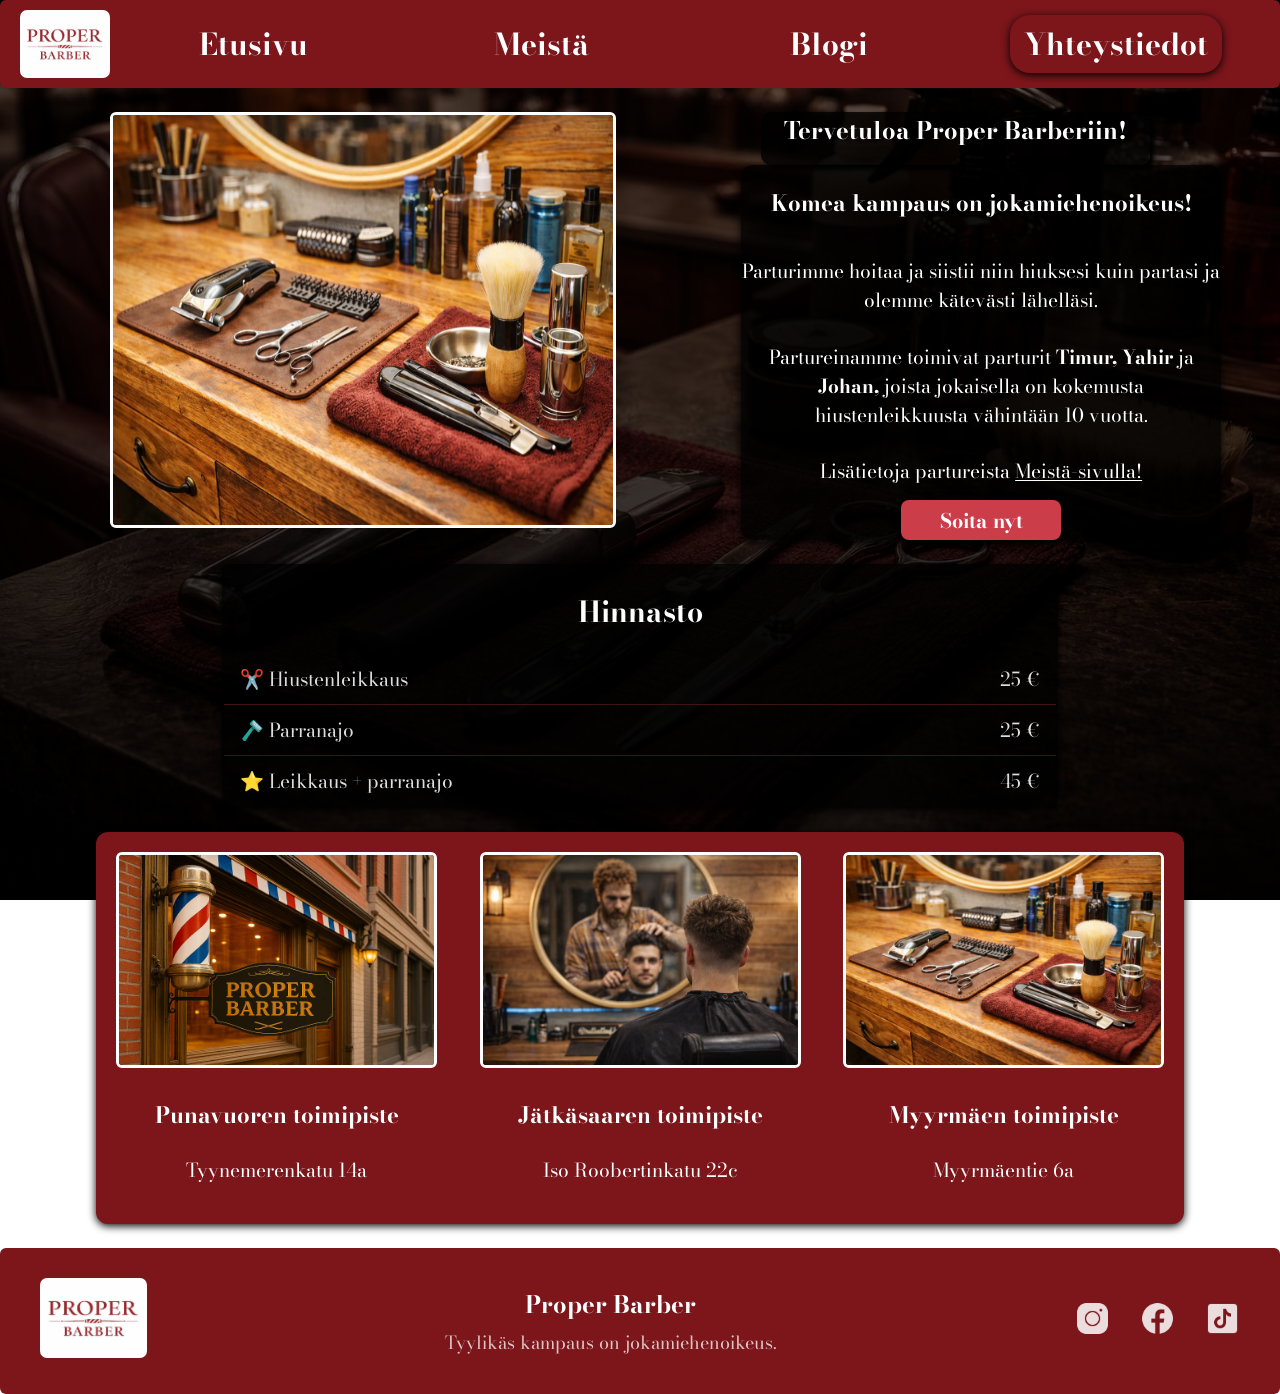
==== index.html @ 785c12dc "Update index.html" ====
<!DOCTYPE html>
<html lang="fi">

<head>
    <meta charset="UTF-8">
    <meta name="viewport" content="width=device-width, initial-scale=1.0">
    <title>Parturi Helsinki | Klassista Hius- ja Parranmuotoilua | Proper Barber</title>

    <!-- Bodoni Moda -fontti -->
    <link rel="preconnect" href="https://fonts.googleapis.com">
    <link rel="preconnect" href="https://fonts.gstatic.com" crossorigin>
    <link
        href="https://fonts.googleapis.com/css2?family=Bodoni+Moda:ital,opsz,wght@0,6..96,400..900;1,6..96,400..900&display=swap"
        rel="stylesheet">
    <!-- linkitys css-tiedostoon-->
    <link rel="stylesheet" href="tyyli.css">
</head>

<body>

    <!-- Navigointipalkki-->

    <!-- 1. Navigoinnin rakenne -->
    <nav>
        <a href="index.html"><img class="logo" src="images/common/pb_logo.jpg" alt="Proper Barber logo"></a>
        <ul>
            <li><a href="index.html">Etusivu</a></li>
            <li><a href="meista.html">Meistä</a></li>
            <li><a href="blogi.html">Blogi</a></li>
            <li><a href="yhteystiedot.html" class="valittu">Yhteystiedot</a></li>
        </ul>
    </nav>

    <br>

    <!-- Pääsisältö-->

    <section class="paaSisalto">
        <img class="paa-kuva" src="images/index/paakuva.jpg" alt="Työpöytä">


        <div class="teksti">

            <h1 class="otsikko">Tervetuloa Proper Barberiin!</h1>

            <div class="index-esittely">
                <h3 class="sivuotsikko">Komea kampaus on jokamiehenoikeus!</h3>
                <p>Parturimme hoitaa ja siistii niin hiuksesi kuin partasi ja olemme kätevästi lähelläsi.</p>
                <p>Partureinamme toimivat parturit <strong>Timur, Yahir</strong> ja <strong>Johan,</strong> joista
                    jokaisella on kokemusta hiustenleikkuusta vähintään 10 vuotta.</p>
                <p>Lisätietoja partureista <a class="index-linkit" href="meista">Meistä-sivulla!</a></p>

                <button class="index-cta" onclick="location.href='tel:0407261244'">Soita nyt</button>
            </div>
        </div>

    </section>

    <br>

    <!-- Hinnasto -->
    <section class="hinnasto">
        <h2>Hinnasto</h2>

        <ul class="hinnasto-lista">
            <li><span>✂️ Hiustenleikkaus</span><span>25 €</span></li>
            <li><span>🪒 Parranajo</span><span>25 €</span></li>
            <li><span>⭐ Leikkaus + parranajo</span><span>45 €</span></li>
        </ul>

    </section>

    <br>

    <!-- Toimitilat ja niiden sisältö-->

    <section class="toimitilat">

        <div>

            <img class="toimitila-kuvat" src="images/index/julkisivu.jpg" alt="Kuva Punavuoren julkisivusta">
            <h3>Punavuoren toimipiste</h3>
            <p>Tyynemerenkatu 14a</p>
        </div>


        <div>

            <img class="toimitila-kuvat" src="images/index/keskikuva.jpg" alt="Esimerkki palvelusta">
            <h3>Jätkäsaaren toimipiste</h3>
            <p>Iso Roobertinkatu 22c</p>
        </div>

        <div>
            <img class="toimitila-kuvat" src="images/index/paakuva.jpg" alt="Myyrmäen toimipiste">
            <h3>Myyrmäen toimipiste</h3>
            <p>Myyrmäentie 6a</p>
        </div>


    </section>

    <br>

    <!-- Footer-->

    <footer>
        <a href="index.html"><img class="logofooter" src="images/common/pb_logo.jpg" alt="Proper Barber logo"></a>

        <div class="footer-mid">
            <p class="footer-title">Proper Barber</p>
            <p>Tyylikäs kampaus on jokamiehenoikeus.</p>
        </div>

        <div class="footer-some">
            <a href="https://instagram.com" target="_blank">
                <img class="instagram" src="images/common/instagram.png" alt="Instagram">
            </a>
            <a href="https://facebook.com" target="_blank">
                <img class="facebook" src="images/common/facebook.png" alt="Facebook">
            </a>
            <a href="https://tiktok.com" target="_blank">
                <img class="tiktok" src="images/common/tiktok.png" alt="TikTok">
            </a>
        </div>
    </footer>

</body>

</html>
---- tyyli.css ----
/* Tästä alkaa Indexin omat CSS */

/* 1. Pääkuvan, kuvatekstin, otsikon ja leipätekstin asetukset */

.paaSisalto {
  display: flex;
  align-items: flex-start;
  gap: 15px;
  color: white;
}

.paa-kuva {
  width: 500px;
  height: 410px;
  border-style: solid;
  border-width: 3px;
  border-radius: 6px;
  margin-left: 110px;
}

.otsikko {
  justify-content: center;
  background-color: rgba(0, 0, 0, 0.8);
  text-align: center;
  border-radius: 10px;
  width: 60%;
  margin: 0 auto;
  padding-bottom: 2.5%;
  box-shadow: 5px 5px 5px rgba(1, 1, 1, 1);
}

.index-esittely {
  color: white;
  font-size: clamp(0.9rem, 1.5vw, 1.2rem);
  justify-content: center;
  display: flex;
  flex-direction: column;
  text-align: center;
  background-color: rgba(0, 0, 0, 0.8);
  border-radius: 12px;
  box-shadow: 0 2px 8px rgba(0, 0, 0, 1);
  width: 74%;
  line-height: 1.5;
  margin-left: 110px;
}

.index-esittely p {
  margin: 14px 0;
}

.index-esittely a {
  text-decoration: underline;
  text-decoration-thickness: 0.02px;
  text-underline-offset: 2px;
}

.index-linkit {
  text-decoration: none;
  color: white;
}

.index-cta {
  background-color: rgb(204, 61, 74);
  color: white;
  width: 160px;
  height: 40px;
  font-size: 20px;
  font-weight: bold;
  border-radius: 8px;
  border: none;
  font-family: inherit;
  box-shadow: 0 2px 8px rgba(0, 0, 0, 1);
  display: block;
  margin-left: auto;
  margin-right: auto;
}

.index-cta:hover {
  transform: scale(1.1);
  cursor: pointer;
}

.index-cta:active {
  opacity: 0.8;
}

/* 4. Hinnaston tyyliasetukset */
.hinnasto {
    background-color: rgba(0, 0, 0, 0.8);
    border-radius: 6px;
    max-width: 65%;
    margin: 0 auto;
    padding: 2px;
    text-align: center;
    box-shadow: 0 2px 8px rgba(0, 0, 0, 1);
    font-size: clamp(0.9rem, 1.5vw, 1.2rem);
}

.hinnasto h2 {
    color: white;
    margin-bottom: 20px;
}

.hinnasto-lista {
    list-style: none;
    padding: 0;
    margin: 0;
    color: #ddd;
}

.hinnasto-lista li {
    display: flex;
    justify-content: space-between;
    padding: 10px 16px;
    border-bottom: 1px solid #3d1515;
}

.hinnasto-lista li:last-child {
    border-bottom: none;
}

/* 2. Toimitilojen kuville, otsikoille ja leipätekstille omat ominaisuudet. */

.toimitilat {
  color: white;
  font-size: clamp(0.9rem, 1.5vw, 1.2rem);
  display: flex;
  align-items: center;
  text-align: center;
  justify-content: space-between;
  background-color: rgb(124, 22, 27);
  border-radius: 12px;
  padding: 20px;
  box-shadow: 0 2px 8px rgba(0, 0, 0, 1);
  max-width: 85%;
  margin: 0 auto;
  box-sizing: border-box;
}

.toimitila-kuvat {
  height: 210px;
  border-color: white;
  border-style: solid;
  border-width: 3px;
  border-radius: 6px;
}

/* Tästä alkaa Yhteystieto-sivun omat CSS */

/* 1. Sivun ominaisuudet */
:root {
  --brand-color: rgb(124, 22, 27);
}

.yhteystiedot-main {
  margin: 8px;
}

body {
  margin: 0;
  background-image:
    linear-gradient(rgba(0, 0, 0, 0.6), rgba(0, 0, 0, 0.9)),
    url('images/common/parturi.jpg');
  background-size: cover;
  background-position: center;
  background-attachment: fixed;
  font-family: "Bodoni Moda", serif;
}

html {
  scroll-behavior: smooth;
}

/* 2. Navigoinnin ja sen sisällön ominaisuudet */
nav {
  background-color: var(--brand-color);
  display: flex;
  align-items: center;
  border-radius: 6px;
  padding: 10px 20px;
}

nav ul {
  list-style: none;
  display: flex;
  flex: 1;
  justify-content: space-evenly;
  align-items: center;
  margin: 0;
  padding: 0;
  font-size: clamp(20px, 2.5vw, 30px);
  color: white;
}

nav li {
  flex: 1;
  text-align: center;
}

nav a {
  text-decoration: none;
  color: white;
  font-weight: bold;
}

nav a:hover {
  opacity: 0.75;
}

nav a.valittu {
  box-shadow: 0 2px 8px rgba(0, 0, 0, 1);
  padding: 6px 14px;
  border-radius: 20px;
}

.logo {
  display: block;
  width: 90px;
  border-radius: 7px;
}

/* 3. Alku teksti */

.yhteystieto-h1 {
  text-align: center;
  color: white;
  text-shadow: 3px 3px #000000;
  font-size: 45px;
  margin-bottom: 10px;
}

.intro-paragraph {
  text-align: center;
  color: white;
  text-shadow: 2px 2px #000000;
  font-size: 20px;
}

/* 4. maps upotus */

.maps-wrapper {
  display: flex;
  gap: 30px;
  margin-top: 40px;
  margin-bottom: 40px;
  flex-wrap: wrap;
}

.map-card {
  flex: 1 1 calc(33.333% - 20px);
  border-radius: 16px;
  overflow: hidden;
  box-shadow: 0 25px 60px rgba(0, 0, 0, 0.6);
  transition: transform 0.3s ease;
  background-color: var(--brand-color);
  outline: 4px solid var(--brand-color);
}

.map-card iframe {
  border-radius: 16px;
  width: 100%;
  height: 350px;
  border: 0;
}

.map-card:hover {
  transform: translateY(-6px);
}

.card-footer {
  display: flex;
  justify-content: center;
  align-items: center;
  padding: 16px 20px;
}

.yhteystieto-h2 {
  text-align: center;
  color: white;
  font-size: 25px;
  margin: 0;
}

.map-paragraph {
  text-align: center;
  color: white;
  font-size: 17px;
  margin: 0;
}

.card-footer>div {
  flex: 1;
}

.card-footer>div:last-child {
  text-align: center;
}


/* 5. Liikkeiden infosektiot */
.store-sections {
  display: flex;
  flex-direction: column;
  gap: 30px;
  margin-bottom: 50px;
}

.store-info-card {
  display: flex;
  border-radius: 16px;
  overflow: hidden;
  box-shadow: 0 25px 60px rgba(0, 0, 0, 0.6);
  background-color: var(--brand-color);
}

.store-info-left {
  flex: 1;
  padding: 36px 40px;
  display: grid;
  grid-template-columns: minmax(0, 350px) 1fr;
  gap: 30px 0px;
  align-content: start;
}

.store-info-right {
  flex: 0 0 45%;
  max-width: 45%;
  padding: 12px;
}

.store-info-block {
  display: flex;
  flex-direction: column;
  gap: 2px;
}

.store-info-row {
  display: contents;
}

.store-info-text {
  color: white;
  font-size: 17px;
  margin: 0;
  line-height: 1.6;
}

.yhteystieto-h3 {
  color: white;
  font-size: 32px;
  margin: 0 0 4px 0;
  border-bottom: 2px solid rgba(255, 255, 255, 0.25);
  padding-bottom: 14px;
  grid-column: 1 / -1;
}

.yhteystieto-h4 {
  color: white;
  font-size: 20px;
  font-weight: bold;
  text-transform: uppercase;
  letter-spacing: 0.08em;
  margin: 0 0 4px 0;
}

.store-photo {
  width: 100%;
  height: 100%;
  border-radius: 16px;
  object-fit: cover;
  display: block;
}

/* 6. CTA ominaisuudet */

.cta {
  background-color: rgb(204, 61, 74);
  color: white;
  width: 160px;
  height: 40px;
  font-size: 20px;
  font-weight: bold;
  font-family: inherit;
  border: none;
  border-radius: 8px;
  box-shadow: 0 2px 8px rgba(0, 0, 0, 1);
  margin-top: 10px;
}

.cta:hover {
  transform: scale(1.03);
  cursor: pointer;
}

.cta:active {
  background: black;
  opacity: 0.8;
}

/* 7. Footerin ja sen sisällön ominaisuudet */

footer {
  background-color: var(--brand-color);
  display: flex;
  align-items: center;
  justify-content: space-between;
  border-radius: 6px;
  padding: 30px 40px;
  min-height: 80px;
}

.footer-mid {
  text-align: center;
}

.footer-some {
  display: flex;
  align-items: center;
  gap: 30px;
}

.instagram,
.tiktok,
.facebook {
  height: 35px;
  width: auto;
  opacity: 0.85;
}

footer a {
  text-decoration: none;
  color: white;
  font-weight: bold;
}

footer a:hover {
  opacity: 0.75;
}

.footer-title {
  color: white;
  margin: 0 0 6px 0;
  font-size: 24px;
  font-weight: bold;
}

footer p {
  color: rgba(255, 255, 255, 0.75);
  margin: 0;
  font-size: 18px;
}

.logofooter {
  height: 80px;
  width: auto;
  border-radius: 7px;
}

/* 8. Tabletti */
@media (max-width: 1024px) {

  nav a.valittu {
    padding: 4px 6px;
  }

  .logo {
    width: 50px;
  }

  .map-card {
    flex: 1 1 calc(50% - 15px);
  }

  .store-info-card {
    flex-direction: column;
  }

  .store-info-left {
    display: flex;
    flex-direction: column;
    padding: 24px 20px;
    text-align: center;
  }

  .store-info-right {
    flex: none;
    max-width: 100%;
    height: 300px;
    order: -1;
  }

  .store-info-block {
    flex: 1;
  }

  .store-info-row {
    display: flex;
    gap: 20px;
    justify-content: center;
    flex: 1;
  }
}

/* 9. Mobiili */
@media (max-width: 768px) {

  nav {
    padding: 10px 8px 10px 3px;
  }

  nav ul {
    font-size: clamp(10px, 3.8vw, 20px);
    gap: 4px;
  }

  nav a.valittu {
    padding: 4px clamp(4px, 1.5vw, 8px);
  }

  .logo {
    width: clamp(40px, 8vw, 60px);
  }

  body {
    background-attachment: scroll;
  }

  .map-card {
    flex: 1 1 100%;
  }

  .card-footer {
    flex-direction: column;
    text-align: center;
    gap: 12px;
  }

  .store-info-card {
    flex-direction: column;
  }

  .store-info-right {
    flex: none;
    max-width: 100%;
    height: 220px;
  }

  .store-info-left {
    display: flex;
    flex-direction: column;
    padding: 24px 20px;
  }

  .store-info-block {
    width: 100%;
    min-width: 0;
  }

  .store-info-row {
    flex-direction: column;
  }

  footer {
    flex-direction: column;
    text-align: center;
    gap: 20px;
    padding: 24px 16px;
  }
}

/* Tästä alkaa Meistä-sivun omat CSS */

/* 1. CTA:n ominaisuudet*/

.cta-meista {
  background-color: rgb(204, 61, 74);
  color: white;
  width: 180px;
  height: 70px;
  font-size: 20px;
  font-weight: bold;
  font-family: inherit;
  align-self: center;
  margin-top: auto;
  border-style: none;
  border-radius: 8px;
  box-shadow: 0 2px 8px rgba(0, 0, 0, 1);
}

.cta-meista:active {
  background: black;
  opacity: 0.8;
}

.cta-meista:hover {
  transform: scale(1.03);
  cursor: pointer;
}

/* 2. historia sectionin asetukset*/

.historia {
  margin-top: 0px;
  font-family: 'Bodoni Moda', serif;
  font-size: 20px;
  color: rgb(255, 255, 255);
  display: flex;
  flex-direction: column;
  align-items: center;
  text-align: center;
  background-image:
    linear-gradient(rgba(0, 0, 0, 9), rgba(0, 0, 0, 0.9)),
    url('parturin-työkalut.png');
  border-radius: 0px;
  padding: 20px;
  box-shadow: 0 2px 8px rgba(0, 0, 0, 1);
  background-size: cover;
  background-position: center;
  background-repeat: no-repeat;

}

.historia-alaotsikko {
  font-weight: bold;
}

.paul-mitchell {
  font-family: cursive;
  font-size: 18px;
}

/* 3. parturikorttien kuvien asetukset */

.parturin-esittely {
  width: 100%;
  max-width: 200px;
  height: 250px;
  object-fit: cover;
  object-position: top;
  border-radius: 15px;
  margin-bottom: 5px;
  border-style: solid;
  border-width: 3px;
  border-color: white;
}

/* 4. parturikorttien (article) asetukset */
.esittely {
  display: flex;
  flex-direction: column;
  align-items: center;
  text-align: center;
  justify-content: space-between;
  background-color: rgb(124, 22, 27);
  border-radius: 12px;
  padding: 20px;
  box-shadow: 0 2px 8px rgba(0, 0, 0, 1);
  transition: transform 0.3s ease;
  color: white;
  font-size: 20px;
}

.esittely p {
  text-align: center;
}

.esittely:hover {
  transform: scale(1.05);
}

.esittely-otsikko {
  font-size: 35px;
  color: white;
}

.esittely-teksti {
  font-size: 20px;
}

/* 5. Parturikorttien div asetukset*/

.barbers {
  display: grid;
  grid-template-columns: repeat(4, 1fr);
  gap: 20px;
  padding: 20px;
  max-width: 1400px;
  width: 100%;
  margin: 0 auto;
  box-sizing: border-box;
}

/* 6. parturikorttien media query*/

@media (max-width: 900px) {
  .barbers {
    grid-template-columns: repeat(2, 1fr);
  }
}

@media (max-width: 500px) {
  .barbers {
    grid-template-columns: 1fr;
  }

  .parturin-esittely {
    width: 100%;
    height: 250px;
  }
}

/* Tästä alkaa Blogisivun CSS /*

/* 1. Otsikko ja teksti */
.blogi-teksti {
  color: white;
  text-align: center;
  padding: 80px 40px;
}

.blogi-teksti h1 {
  font-size: 52px;
  margin: 0 0 30px 0;
}

.blogi-teksti h2 {
  font-size: 28px;
  margin: 0 0 20px 0;
}

.blogi-teksti p {
  font-size: 18px;
  max-width: 700px;
  margin: 0 auto;
  line-height: 1.7;
}

/* 2. Hiustyyli kortit */
.hius-grid {
  display: grid;
  grid-template-columns: repeat(4, 1fr);
  gap: 40px;
  max-width: 1300px;
  margin: 60px auto;
  padding: 0 40px;
}

.hius {
  background-color: var(--brand-color);
  color: white;
  padding: 24px;
  border-radius: 14px;
  text-align: center;
  min-height: 450px;
  display: flex;
  flex-direction: column;
  justify-content: space-between;
  transition: transform 0.3s ease;
  cursor: pointer;
  box-shadow: 0 2px 8px rgba(0, 0, 0, 1);
  }

.hius:hover {
  transform: scale(1.05);
}

.hius img {
  width: 100%;
  height: 200px;
  object-fit: contain;
  border-radius: 14px;
  background-color: var(--brand-color);
}

.hius h3 {
  margin: 12px 0 6px 0;
  font-size: 18px;
}

.hius p {
  margin: 0;
  font-size: 13px;
  line-height: 1.4;
}

/* 3. Lue lisää nappi */
.lue-lisaa {
  display: inline-block;
  margin-top: 12px;
  color: white;
  border: 1px solid white;
  padding: 6px 16px;
  border-radius: 20px;
  font-size: 13px;
  text-decoration: none;
  transition: background-color 0.3s ease, transform 0.3s ease;
  cursor: pointer;
}

.lue-lisaa:hover {
  background-color: white;
  color: var(--brand-color);
  transform: scale(1.05);
}


/* 4. Tabletti */
@media (max-width: 1024px) {
  .hius-grid {
    grid-template-columns: repeat(2, 1fr);
  }

  .logo {
    width: 50px;
  }
}

/* 5. Mobiili */
@media (max-width: 768px) {
  .hius-grid {
    grid-template-columns: 1fr;
  }

  .logo {
    width: clamp(40px, 8vw, 60px);
  }
}
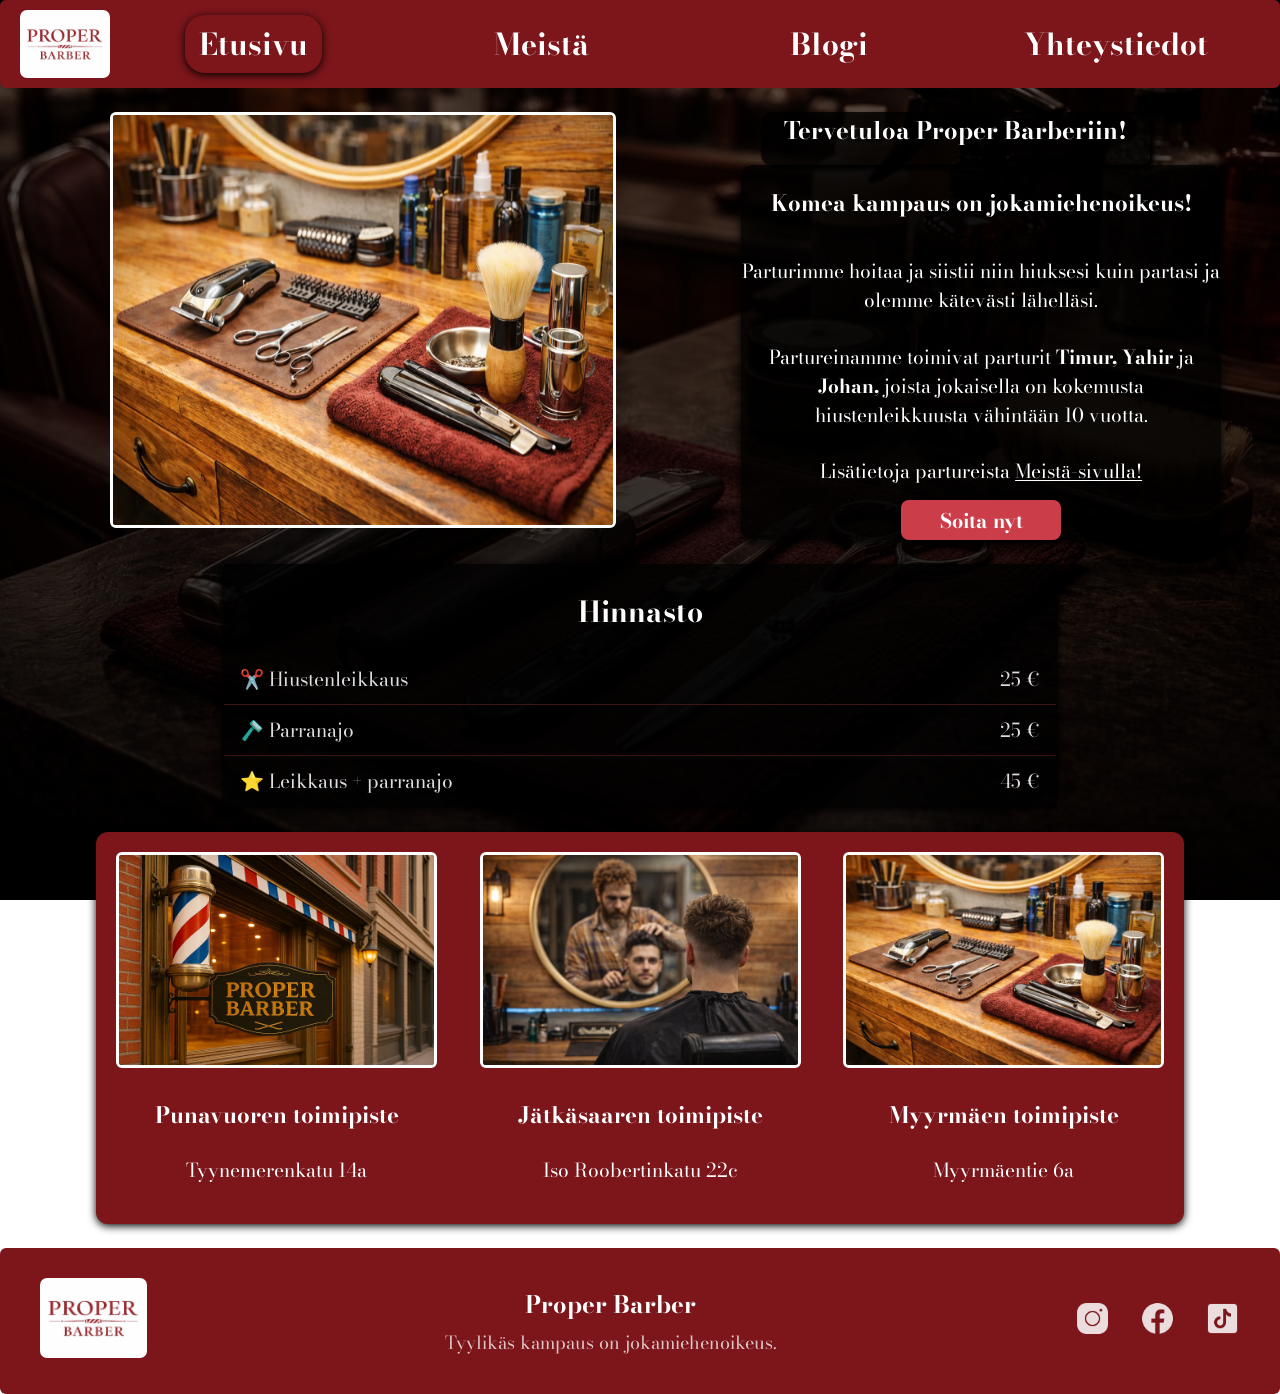
==== commit 766c1a88: "Update index.html" ====
--- a/index.html
+++ b/index.html
@@ -24,10 +24,10 @@
     <nav>
         <a href="index.html"><img class="logo" src="images/common/pb_logo.jpg" alt="Proper Barber logo"></a>
         <ul>
-            <li><a href="index.html">Etusivu</a></li>
+            <li><a href="index.html" class="valittu">Etusivu</a></li>
             <li><a href="meista.html">Meistä</a></li>
             <li><a href="blogi.html">Blogi</a></li>
-            <li><a href="yhteystiedot.html" class="valittu">Yhteystiedot</a></li>
+            <li><a href="yhteystiedot.html">Yhteystiedot</a></li>
         </ul>
     </nav>
 
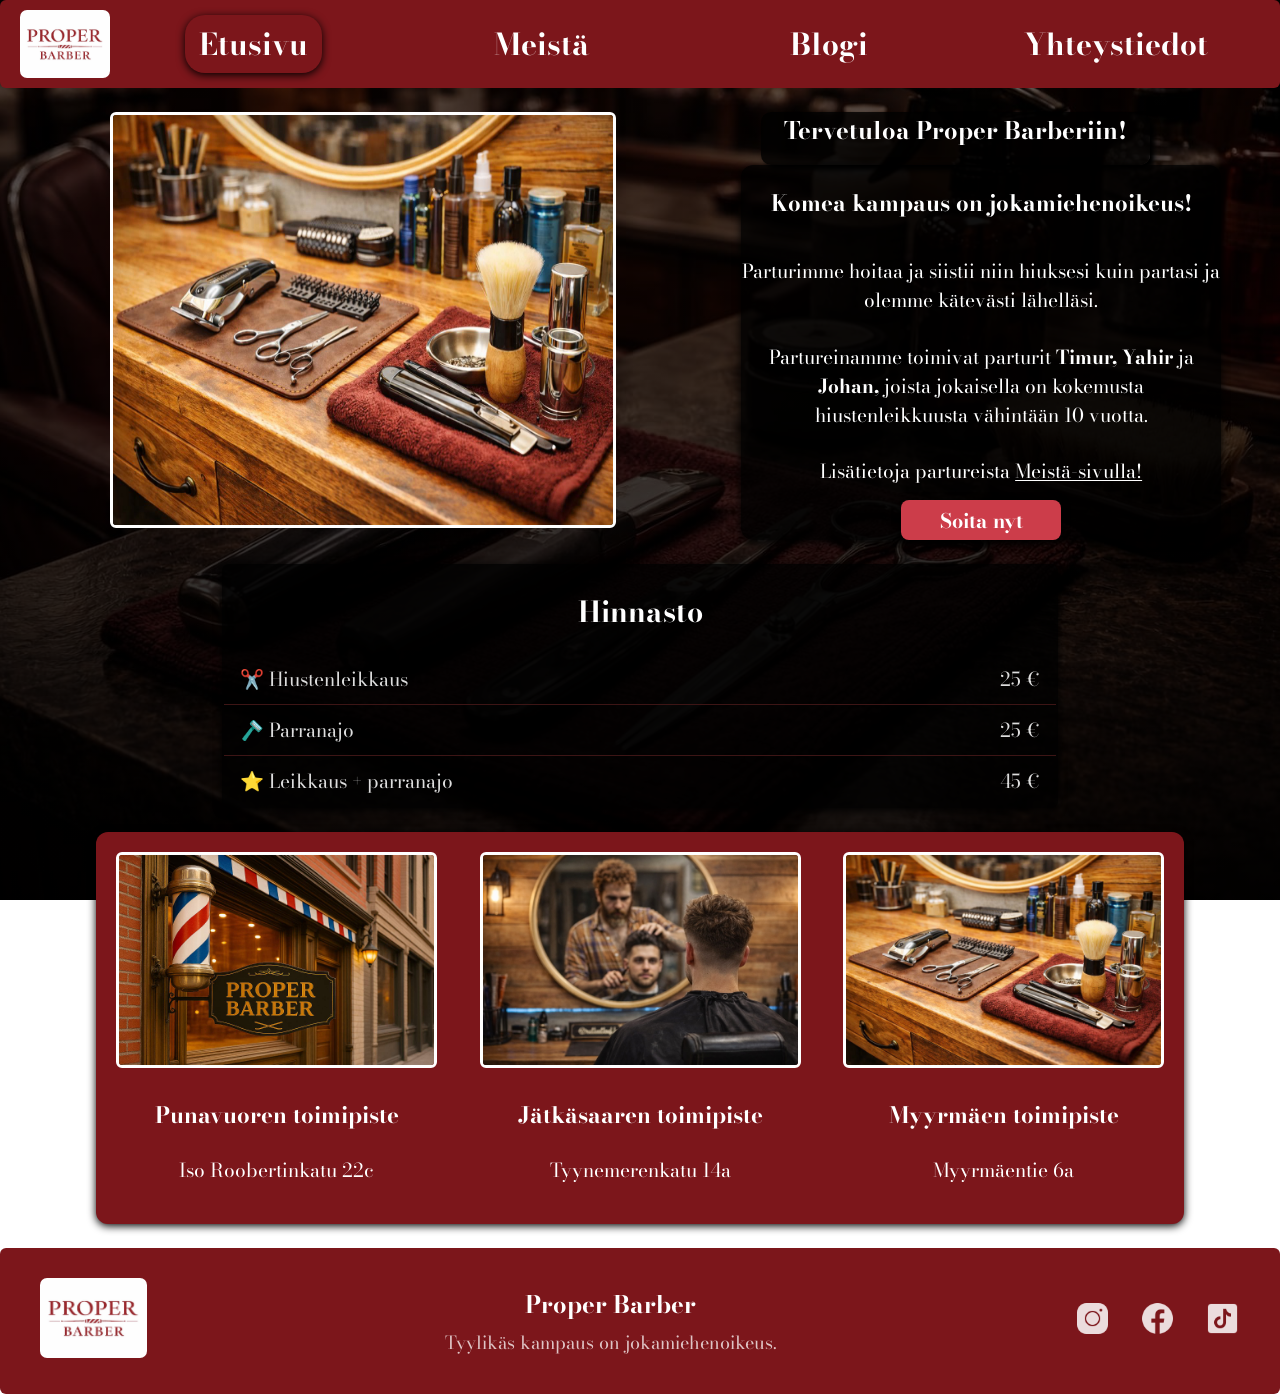
==== commit 9740fb2c: "Update index.html" ====
--- a/index.html
+++ b/index.html
@@ -44,11 +44,11 @@
             <h1 class="otsikko">Tervetuloa Proper Barberiin!</h1>
 
             <div class="index-esittely">
-                <h3 class="sivuotsikko">Komea kampaus on jokamiehenoikeus!</h3>
+                <h3>Komea kampaus on jokamiehenoikeus!</h3>
                 <p>Parturimme hoitaa ja siistii niin hiuksesi kuin partasi ja olemme kätevästi lähelläsi.</p>
                 <p>Partureinamme toimivat parturit <strong>Timur, Yahir</strong> ja <strong>Johan,</strong> joista
                     jokaisella on kokemusta hiustenleikkuusta vähintään 10 vuotta.</p>
-                <p>Lisätietoja partureista <a class="index-linkit" href="meista">Meistä-sivulla!</a></p>
+                <p>Lisätietoja partureista <a class="index-linkit" href="meista.html">Meistä-sivulla!</a></p>
 
                 <button class="index-cta" onclick="location.href='tel:0407261244'">Soita nyt</button>
             </div>
@@ -80,7 +80,7 @@
 
             <img class="toimitila-kuvat" src="images/index/julkisivu.jpg" alt="Kuva Punavuoren julkisivusta">
             <h3>Punavuoren toimipiste</h3>
-            <p>Tyynemerenkatu 14a</p>
+            <p>Iso Roobertinkatu 22c</p>
         </div>
 
 
@@ -88,7 +88,7 @@
 
             <img class="toimitila-kuvat" src="images/index/keskikuva.jpg" alt="Esimerkki palvelusta">
             <h3>Jätkäsaaren toimipiste</h3>
-            <p>Iso Roobertinkatu 22c</p>
+            <p>Tyynemerenkatu 14a</p>
         </div>
 
         <div>
--- a/tyyli.css
+++ b/tyyli.css
@@ -1,3 +1,174 @@
+/* Yhteiset CSS */
+/* 1. Sivusto asetukset */
+:root {
+  --brand-color: rgb(124, 22, 27);
+}
+
+body {
+  margin: 0;
+  background-image:
+    linear-gradient(rgba(0, 0, 0, 0.6), rgba(0, 0, 0, 0.9)),
+    url('images/common/parturi.jpg');
+  background-size: cover;
+  background-position: center;
+  background-attachment: fixed;
+  font-family: "Bodoni Moda", serif;
+}
+
+html {
+  scroll-behavior: smooth;
+}
+
+/* 2. Navigoinnin ja sen sisällön ominaisuudet */
+nav {
+  background-color: var(--brand-color);
+  display: flex;
+  align-items: center;
+  border-radius: 6px;
+  padding: 10px 20px;
+}
+
+nav ul {
+  list-style: none;
+  display: flex;
+  flex: 1;
+  justify-content: space-evenly;
+  align-items: center;
+  margin: 0;
+  padding: 0;
+  font-size: clamp(20px, 2.5vw, 30px);
+  color: white;
+}
+
+nav li {
+  flex: 1;
+  text-align: center;
+}
+
+nav a {
+  text-decoration: none;
+  color: white;
+  font-weight: bold;
+}
+
+nav a:hover {
+  opacity: 0.75;
+}
+
+nav a.valittu {
+  box-shadow: 0 2px 8px rgba(0, 0, 0, 1);
+  padding: 6px 14px;
+  border-radius: 20px;
+}
+
+.logo {
+  display: block;
+  width: 90px;
+  border-radius: 7px;
+}
+
+/* 3. Footerin ja sen sisällön ominaisuudet */
+
+footer {
+  background-color: var(--brand-color);
+  display: flex;
+  align-items: center;
+  justify-content: space-between;
+  border-radius: 6px;
+  padding: 30px 40px;
+  min-height: 80px;
+}
+
+.footer-mid {
+  text-align: center;
+}
+
+.footer-some {
+  display: flex;
+  align-items: center;
+  gap: 30px;
+}
+
+.instagram,
+.tiktok,
+.facebook {
+  height: 35px;
+  width: auto;
+  opacity: 0.85;
+}
+
+footer a {
+  text-decoration: none;
+  color: white;
+  font-weight: bold;
+}
+
+footer a:hover {
+  opacity: 0.75;
+}
+
+.footer-title {
+  color: white;
+  margin: 0 0 6px 0;
+  font-size: 24px;
+  font-weight: bold;
+}
+
+footer p {
+  color: rgba(255, 255, 255, 0.75);
+  margin: 0;
+  font-size: 18px;
+}
+
+.logofooter {
+  height: 80px;
+  width: auto;
+  border-radius: 7px;
+}
+
+/* 4. Tabletti */
+@media (max-width: 1024px) {
+
+  nav a.valittu {
+    padding: 4px 6px;
+  }
+
+  .logo {
+    width: 50px;
+  }
+}
+
+  /* 5. Mobiili */
+@media (max-width: 768px) {
+
+  nav {
+    padding: 10px 8px 10px 3px;
+  }
+
+  nav ul {
+    font-size: clamp(10px, 3.8vw, 20px);
+    gap: 4px;
+  }
+
+  nav a.valittu {
+    padding: 4px clamp(4px, 1.5vw, 8px);
+  }
+
+  .logo {
+    width: clamp(40px, 8vw, 60px);
+  }
+
+  body {
+    background-attachment: scroll;
+  }
+
+  footer {
+    flex-direction: column;
+    text-align: center;
+    gap: 20px;
+    padding: 24px 16px;
+  }
+}
 /* Tästä alkaa Indexin omat CSS */
 
 /* 1. Pääkuvan, kuvatekstin, otsikon ja leipätekstin asetukset */
@@ -84,7 +255,7 @@
   opacity: 0.8;
 }
 
-/* 4. Hinnaston tyyliasetukset */
+/* 2. Hinnaston tyyliasetukset */
 .hinnasto {
     background-color: rgba(0, 0, 0, 0.8);
     border-radius: 6px;
@@ -119,7 +290,7 @@
     border-bottom: none;
 }
 
-/* 2. Toimitilojen kuville, otsikoille ja leipätekstille omat ominaisuudet. */
+/* 3. Toimitilojen kuville, otsikoille ja leipätekstille omat ominaisuudet. */
 
 .toimitilat {
   color: white;
@@ -145,81 +316,69 @@
   border-radius: 6px;
 }
 
+/* 4. Asetukset puhelimelle (alle 1175px leveys) */
+
+@media (max-width: 1175px) {
+
+    /* Pääsisältö pystysuuntaan (kuva katoaa) */
+    .paaSisalto {
+        flex-direction: column;
+        align-items: center;
+    }
+
+    .paa-kuva {
+        display: none;
+    }
+
+    .teksti {
+        width: 95%;
+        justify-content: center;
+    }
+
+    /* Otsikko ja esittely leveämmäksi */
+    .otsikko {
+        width: 95%;
+    }
+
+    .index-esittely {
+        width: 95%;
+        margin-left: 0;
+    }
+
+    /* Call-to-action keskitetään */
+    .index-cta {
+        margin: 20px auto 0 auto;
+    }
+
+    /* Hinnaston puhelinasetukset */
+
+    .hinnasto {
+        max-width: 90%;
+        justify-content: center;
+        margin-left: 25px;
+    }
+
+    /* Toimitilat pystysuuntaan */
+    .toimitilat {
+        flex-direction: column;
+        max-width: 80%; 
+    }
+
+    .toimitila-kuvat {
+        width: 50%;
+        height: auto;
+    }
+}
+
 /* Tästä alkaa Yhteystieto-sivun omat CSS */
 
-/* 1. Sivun ominaisuudet */
-:root {
-  --brand-color: rgb(124, 22, 27);
-}
+/* 1. Main */
 
 .yhteystiedot-main {
   margin: 8px;
 }
 
-body {
-  margin: 0;
-  background-image:
-    linear-gradient(rgba(0, 0, 0, 0.6), rgba(0, 0, 0, 0.9)),
-    url('images/common/parturi.jpg');
-  background-size: cover;
-  background-position: center;
-  background-attachment: fixed;
-  font-family: "Bodoni Moda", serif;
-}
-
-html {
-  scroll-behavior: smooth;
-}
-
-/* 2. Navigoinnin ja sen sisällön ominaisuudet */
-nav {
-  background-color: var(--brand-color);
-  display: flex;
-  align-items: center;
-  border-radius: 6px;
-  padding: 10px 20px;
-}
-
-nav ul {
-  list-style: none;
-  display: flex;
-  flex: 1;
-  justify-content: space-evenly;
-  align-items: center;
-  margin: 0;
-  padding: 0;
-  font-size: clamp(20px, 2.5vw, 30px);
-  color: white;
-}
-
-nav li {
-  flex: 1;
-  text-align: center;
-}
-
-nav a {
-  text-decoration: none;
-  color: white;
-  font-weight: bold;
-}
-
-nav a:hover {
-  opacity: 0.75;
-}
-
-nav a.valittu {
-  box-shadow: 0 2px 8px rgba(0, 0, 0, 1);
-  padding: 6px 14px;
-  border-radius: 20px;
-}
-
-.logo {
-  display: block;
-  width: 90px;
-  border-radius: 7px;
-}
-
-/* 3. Alku teksti */
+/* 2. Alku teksti */
 
 .yhteystieto-h1 {
   text-align: center;
@@ -236,7 +395,7 @@
   font-size: 20px;
 }
 
-/* 4. maps upotus */
+/* 3. maps upotus */
 
 .maps-wrapper {
   display: flex;
@@ -296,8 +455,27 @@
   text-align: center;
 }
 
-
-/* 5. Liikkeiden infosektiot */
+/* Lisätieto nappi */
+.lisatiedot {
+  display: inline-block;
+  margin-top: 12px;
+  color: white;
+  border: 1px solid white;
+  padding: 10px 28px;
+  border-radius: 20px;
+  font-size: 16px;
+  text-decoration: none;
+  transition: background-color 0.3s ease, transform 0.3s ease;
+  cursor: pointer;
+}
+
+.lisatiedot:hover {
+  background-color: white;
+  color: var(--brand-color);
+  transform: scale(1.05);
+}
+
+/* 4. Liikkeiden infosektiot */
 .store-sections {
   display: flex;
   flex-direction: column;
@@ -371,7 +549,7 @@
   display: block;
 }
 
-/* 6. CTA ominaisuudet */
+/* 5. CTA ominaisuudet */
 
 .cta {
   background-color: rgb(204, 61, 74);
@@ -397,75 +575,8 @@
   opacity: 0.8;
 }
 
-/* 7. Footerin ja sen sisällön ominaisuudet */
-
-footer {
-  background-color: var(--brand-color);
-  display: flex;
-  align-items: center;
-  justify-content: space-between;
-  border-radius: 6px;
-  padding: 30px 40px;
-  min-height: 80px;
-}
-
-.footer-mid {
-  text-align: center;
-}
-
-.footer-some {
-  display: flex;
-  align-items: center;
-  gap: 30px;
-}
-
-.instagram,
-.tiktok,
-.facebook {
-  height: 35px;
-  width: auto;
-  opacity: 0.85;
-}
-
-footer a {
-  text-decoration: none;
-  color: white;
-  font-weight: bold;
-}
-
-footer a:hover {
-  opacity: 0.75;
-}
-
-.footer-title {
-  color: white;
-  margin: 0 0 6px 0;
-  font-size: 24px;
-  font-weight: bold;
-}
-
-footer p {
-  color: rgba(255, 255, 255, 0.75);
-  margin: 0;
-  font-size: 18px;
-}
-
-.logofooter {
-  height: 80px;
-  width: auto;
-  border-radius: 7px;
-}
-
-/* 8. Tabletti */
+/* 6. Tabletti */
 @media (max-width: 1024px) {
-
-  nav a.valittu {
-    padding: 4px 6px;
-  }
-
-  .logo {
-    width: 50px;
-  }
 
   .map-card {
     flex: 1 1 calc(50% - 15px);
@@ -501,30 +612,8 @@
   }
 }
 
-/* 9. Mobiili */
+/* 7. Mobiili */
 @media (max-width: 768px) {
-
-  nav {
-    padding: 10px 8px 10px 3px;
-  }
-
-  nav ul {
-    font-size: clamp(10px, 3.8vw, 20px);
-    gap: 4px;
-  }
-
-  nav a.valittu {
-    padding: 4px clamp(4px, 1.5vw, 8px);
-  }
-
-  .logo {
-    width: clamp(40px, 8vw, 60px);
-  }
-
-  body {
-    background-attachment: scroll;
-  }
-
   .map-card {
     flex: 1 1 100%;
   }
@@ -558,13 +647,6 @@
 
   .store-info-row {
     flex-direction: column;
-  }
-
-  footer {
-    flex-direction: column;
-    text-align: center;
-    gap: 20px;
-    padding: 24px 16px;
   }
 }
 
@@ -600,7 +682,7 @@
 /* 2. historia sectionin asetukset*/
 
 .historia {
-  margin-top: 0px;
+  margin-top: 0;
   font-family: 'Bodoni Moda', serif;
   font-size: 20px;
   color: rgb(255, 255, 255);
@@ -609,9 +691,9 @@
   align-items: center;
   text-align: center;
   background-image:
-    linear-gradient(rgba(0, 0, 0, 9), rgba(0, 0, 0, 0.9)),
+    linear-gradient(rgba(0, 0, 0, 0.9), rgba(0, 0, 0, 0.9)),
     url('parturin-työkalut.png');
-  border-radius: 0px;
+  border-radius: 0;
   padding: 20px;
   box-shadow: 0 2px 8px rgba(0, 0, 0, 1);
   background-size: cover;
@@ -622,11 +704,12 @@
 
 .historia-alaotsikko {
   font-weight: bold;
+  font-size: 28px;
 }
 
 .paul-mitchell {
   font-family: cursive;
-  font-size: 18px;
+  font-size: 20px;
 }
 
 /* 3. parturikorttien kuvien asetukset */
@@ -709,7 +792,7 @@
   }
 }
 
-/* Tästä alkaa Blogisivun CSS /*
+/* Tästä alkaa Blogisivun CSS */
 
 /* 1. Otsikko ja teksti */
 .blogi-teksti {
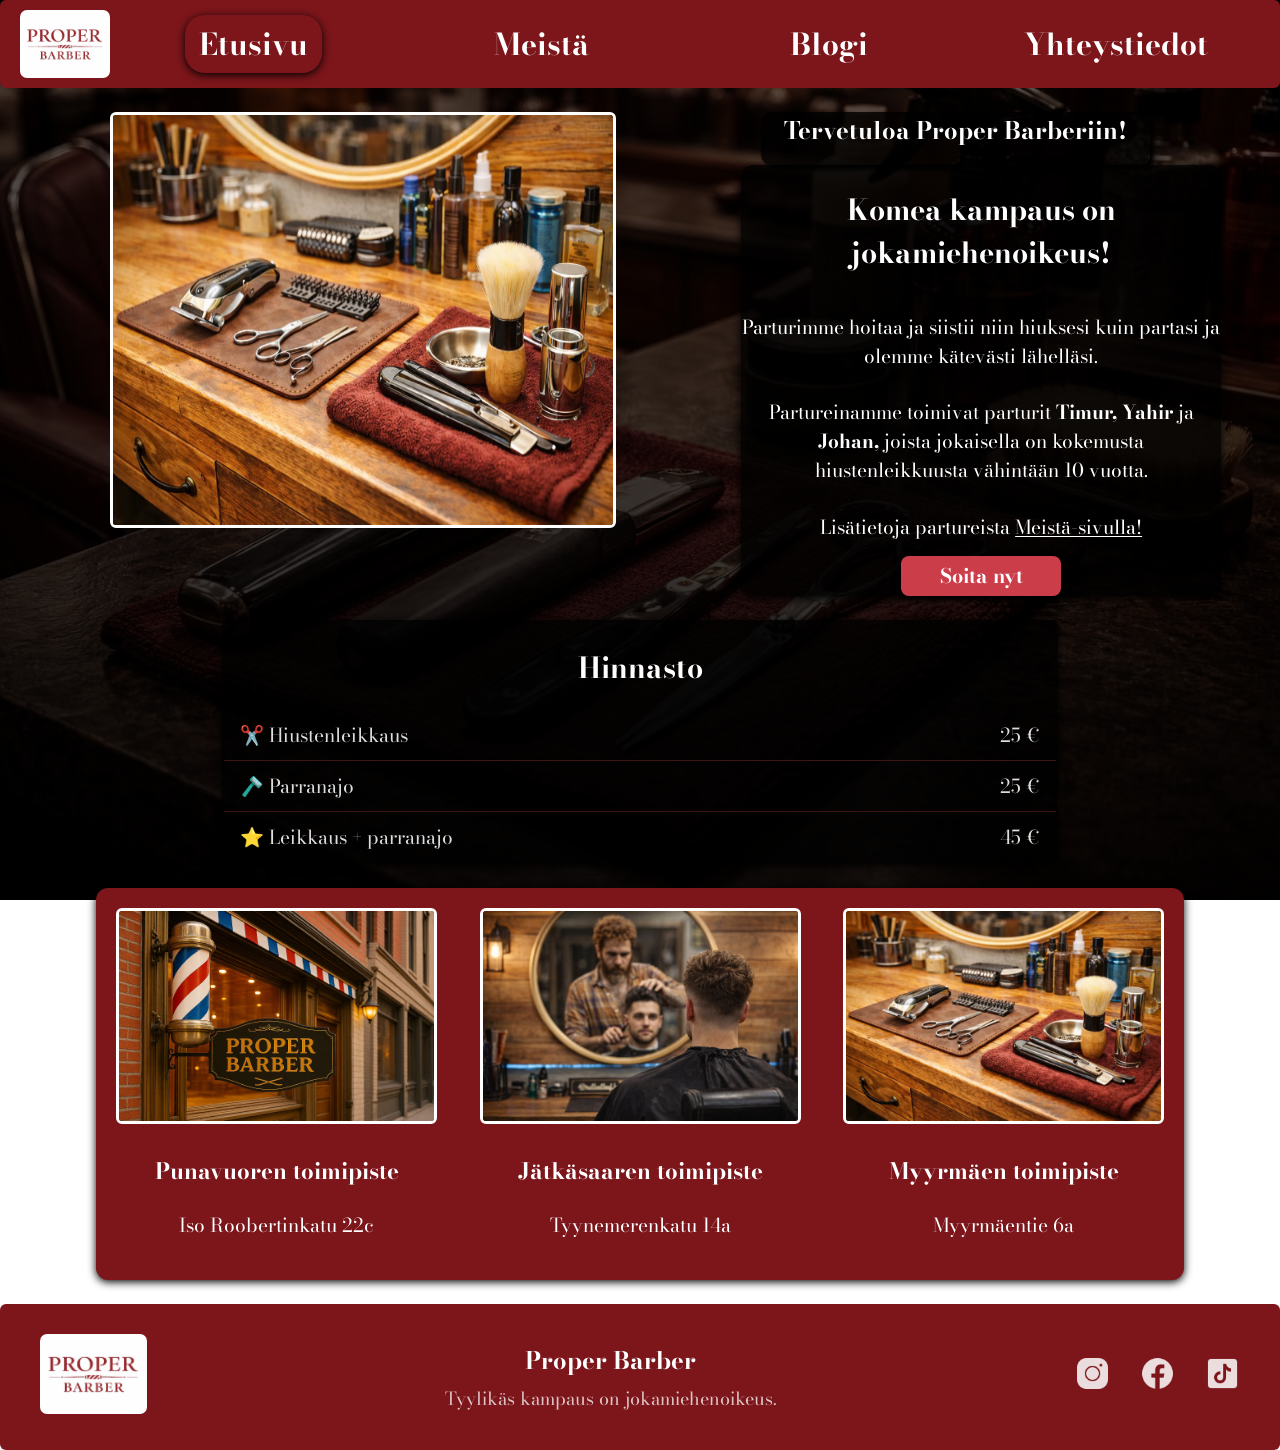
==== commit 8d9aabb7: "Update index.html" ====
--- a/index.html
+++ b/index.html
@@ -44,7 +44,7 @@
             <h1 class="otsikko">Tervetuloa Proper Barberiin!</h1>
 
             <div class="index-esittely">
-                <h3>Komea kampaus on jokamiehenoikeus!</h3>
+                <h2>Komea kampaus on jokamiehenoikeus!</h2>
                 <p>Parturimme hoitaa ja siistii niin hiuksesi kuin partasi ja olemme kätevästi lähelläsi.</p>
                 <p>Partureinamme toimivat parturit <strong>Timur, Yahir</strong> ja <strong>Johan,</strong> joista
                     jokaisella on kokemusta hiustenleikkuusta vähintään 10 vuotta.</p>
--- a/tyyli.css
+++ b/tyyli.css
@@ -138,7 +138,7 @@
   }
 }
 
-  /* 5. Mobiili */
+/* 5. Mobiili */
 @media (max-width: 768px) {
 
   nav {
@@ -169,6 +169,7 @@
     padding: 24px 16px;
   }
 }
+
 /* Tästä alkaa Indexin omat CSS */
 
 /* 1. Pääkuvan, kuvatekstin, otsikon ja leipätekstin asetukset */
@@ -257,37 +258,37 @@
 
 /* 2. Hinnaston tyyliasetukset */
 .hinnasto {
-    background-color: rgba(0, 0, 0, 0.8);
-    border-radius: 6px;
-    max-width: 65%;
-    margin: 0 auto;
-    padding: 2px;
-    text-align: center;
-    box-shadow: 0 2px 8px rgba(0, 0, 0, 1);
-    font-size: clamp(0.9rem, 1.5vw, 1.2rem);
+  background-color: rgba(0, 0, 0, 0.8);
+  border-radius: 6px;
+  max-width: 65%;
+  margin: 0 auto;
+  padding: 2px;
+  text-align: center;
+  box-shadow: 0 2px 8px rgba(0, 0, 0, 1);
+  font-size: clamp(0.9rem, 1.5vw, 1.2rem);
 }
 
 .hinnasto h2 {
-    color: white;
-    margin-bottom: 20px;
+  color: white;
+  margin-bottom: 20px;
 }
 
 .hinnasto-lista {
-    list-style: none;
-    padding: 0;
-    margin: 0;
-    color: #ddd;
+  list-style: none;
+  padding: 0;
+  margin: 0;
+  color: #ddd;
 }
 
 .hinnasto-lista li {
-    display: flex;
-    justify-content: space-between;
-    padding: 10px 16px;
-    border-bottom: 1px solid #3d1515;
+  display: flex;
+  justify-content: space-between;
+  padding: 10px 16px;
+  border-bottom: 1px solid #3d1515;
 }
 
 .hinnasto-lista li:last-child {
-    border-bottom: none;
+  border-bottom: none;
 }
 
 /* 3. Toimitilojen kuville, otsikoille ja leipätekstille omat ominaisuudet. */
@@ -320,54 +321,54 @@
 
 @media (max-width: 1175px) {
 
-    /* Pääsisältö pystysuuntaan (kuva katoaa) */
-    .paaSisalto {
-        flex-direction: column;
-        align-items: center;
-    }
-
-    .paa-kuva {
-        display: none;
-    }
-
-    .teksti {
-        width: 95%;
-        justify-content: center;
-    }
-
-    /* Otsikko ja esittely leveämmäksi */
-    .otsikko {
-        width: 95%;
-    }
-
-    .index-esittely {
-        width: 95%;
-        margin-left: 0;
-    }
-
-    /* Call-to-action keskitetään */
-    .index-cta {
-        margin: 20px auto 0 auto;
-    }
-
-    /* Hinnaston puhelinasetukset */
-
-    .hinnasto {
-        max-width: 90%;
-        justify-content: center;
-        margin-left: 25px;
-    }
-
-    /* Toimitilat pystysuuntaan */
-    .toimitilat {
-        flex-direction: column;
-        max-width: 80%; 
-    }
-
-    .toimitila-kuvat {
-        width: 50%;
-        height: auto;
-    }
+  /* Pääsisältö pystysuuntaan (kuva katoaa) */
+  .paaSisalto {
+    flex-direction: column;
+    align-items: center;
+  }
+
+  .paa-kuva {
+    display: none;
+  }
+
+  .teksti {
+    width: 95%;
+    justify-content: center;
+  }
+
+  /* Otsikko ja esittely leveämmäksi */
+  .otsikko {
+    width: 95%;
+  }
+
+  .index-esittely {
+    width: 95%;
+    margin-left: 0;
+  }
+
+  /* Call-to-action keskitetään */
+  .index-cta {
+    margin: 20px auto 0 auto;
+  }
+
+  /* Hinnaston puhelinasetukset */
+
+  .hinnasto {
+    max-width: 90%;
+    justify-content: center;
+    margin-left: 25px;
+  }
+
+  /* Toimitilat pystysuuntaan */
+  .toimitilat {
+    flex-direction: column;
+    max-width: 80%;
+  }
+
+  .toimitila-kuvat {
+    width: 50%;
+    height: auto;
+  }
 }
 
 /* Tästä alkaa Yhteystieto-sivun omat CSS */
@@ -494,9 +495,9 @@
 .store-info-left {
   flex: 1;
   padding: 36px 40px;
-  display: grid;
-  grid-template-columns: minmax(0, 350px) 1fr;
-  gap: 30px 0px;
+  display: flex;
+  flex-wrap: wrap;
+  gap: 30px;
   align-content: start;
 }
 
@@ -513,7 +514,13 @@
 }
 
 .store-info-row {
-  display: contents;
+  display: flex;
+  gap: 20px;
+  width: 100%;
+}
+
+.store-info-row .store-info-block {
+  flex: 1;
 }
 
 .store-info-text {
@@ -529,7 +536,7 @@
   margin: 0 0 4px 0;
   border-bottom: 2px solid rgba(255, 255, 255, 0.25);
   padding-bottom: 14px;
-  grid-column: 1 / -1;
+  width: 100%;
 }
 
 .yhteystieto-h4 {
@@ -601,13 +608,6 @@
   }
 
   .store-info-block {
-    flex: 1;
-  }
-
-  .store-info-row {
-    display: flex;
-    gap: 20px;
-    justify-content: center;
     flex: 1;
   }
 }
@@ -841,7 +841,7 @@
   transition: transform 0.3s ease;
   cursor: pointer;
   box-shadow: 0 2px 8px rgba(0, 0, 0, 1);
-  }
+}
 
 .hius:hover {
   transform: scale(1.05);
@@ -892,10 +892,6 @@
   .hius-grid {
     grid-template-columns: repeat(2, 1fr);
   }
-
-  .logo {
-    width: 50px;
-  }
 }
 
 /* 5. Mobiili */
@@ -903,8 +899,4 @@
   .hius-grid {
     grid-template-columns: 1fr;
   }
-
-  .logo {
-    width: clamp(40px, 8vw, 60px);
-  }
-}
+}
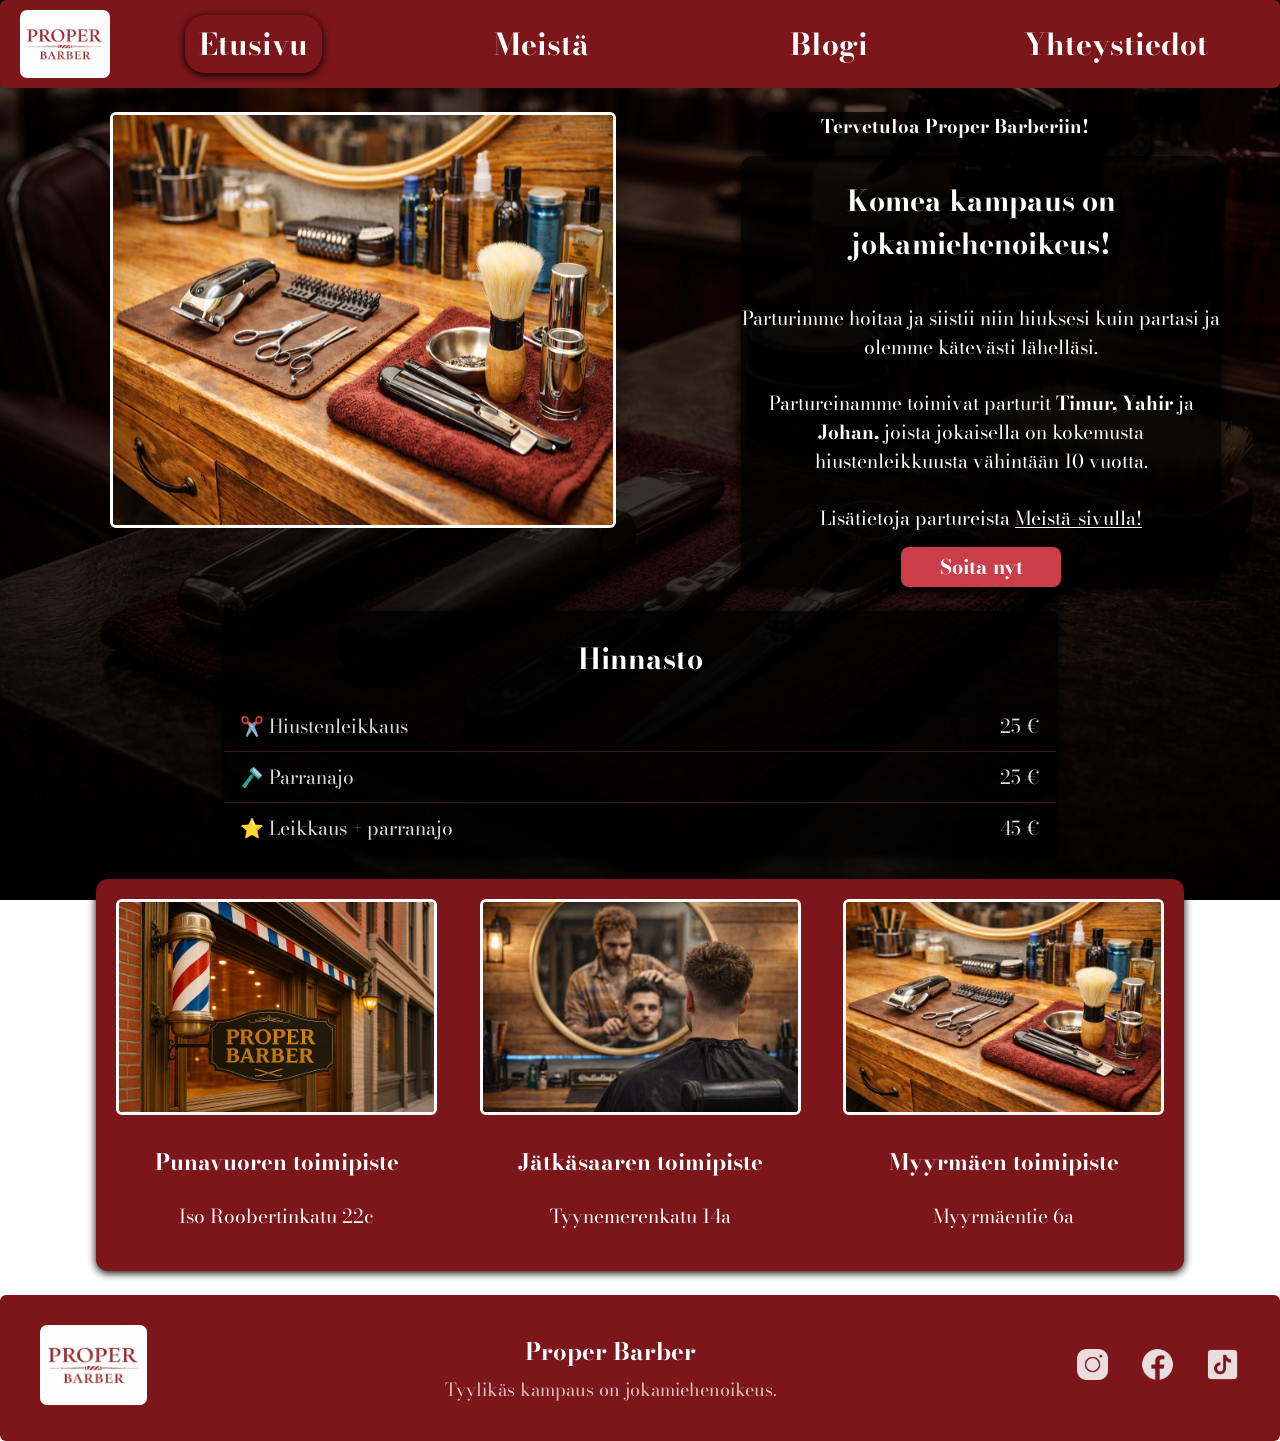
==== commit cfa72402: "Update index.html" ====
--- a/index.html
+++ b/index.html
@@ -4,7 +4,7 @@
 <head>
     <meta charset="UTF-8">
     <meta name="viewport" content="width=device-width, initial-scale=1.0">
-    <title>Parturi Helsinki | Klassista Hius- ja Parranmuotoilua | Proper Barber</title>
+    <title>Proper Barber - Etusivu </title>
 
     <!-- Bodoni Moda -fontti -->
     <link rel="preconnect" href="https://fonts.googleapis.com">
@@ -39,7 +39,7 @@
         <img class="paa-kuva" src="images/index/paakuva.jpg" alt="Työpöytä">
 
 
-        <div class="teksti">
+        <article class="teksti">
 
             <h1 class="otsikko">Tervetuloa Proper Barberiin!</h1>
 
@@ -52,7 +52,7 @@
 
                 <button class="index-cta" onclick="location.href='tel:0407261244'">Soita nyt</button>
             </div>
-        </div>
+        </article>
 
     </section>
 
@@ -76,26 +76,26 @@
 
     <section class="toimitilat">
 
-        <div>
+        <article>
 
             <img class="toimitila-kuvat" src="images/index/julkisivu.jpg" alt="Kuva Punavuoren julkisivusta">
             <h3>Punavuoren toimipiste</h3>
             <p>Iso Roobertinkatu 22c</p>
-        </div>
+        </article>
 
 
-        <div>
+        <article>
 
             <img class="toimitila-kuvat" src="images/index/keskikuva.jpg" alt="Esimerkki palvelusta">
             <h3>Jätkäsaaren toimipiste</h3>
             <p>Tyynemerenkatu 14a</p>
-        </div>
+        </article>
 
-        <div>
+        <article>
             <img class="toimitila-kuvat" src="images/index/paakuva.jpg" alt="Myyrmäen toimipiste">
             <h3>Myyrmäen toimipiste</h3>
             <p>Myyrmäentie 6a</p>
-        </div>
+        </article>
 
 
     </section>
@@ -107,12 +107,12 @@
     <footer>
         <a href="index.html"><img class="logofooter" src="images/common/pb_logo.jpg" alt="Proper Barber logo"></a>
 
-        <div class="footer-mid">
+        <section class="footer-mid">
             <p class="footer-title">Proper Barber</p>
             <p>Tyylikäs kampaus on jokamiehenoikeus.</p>
-        </div>
+        </section>
 
-        <div class="footer-some">
+        <section class="footer-some">
             <a href="https://instagram.com" target="_blank">
                 <img class="instagram" src="images/common/instagram.png" alt="Instagram">
             </a>
@@ -122,7 +122,7 @@
             <a href="https://tiktok.com" target="_blank">
                 <img class="tiktok" src="images/common/tiktok.png" alt="TikTok">
             </a>
-        </div>
+        </section>
     </footer>
 
 </body>
--- a/tyyli.css
+++ b/tyyli.css
@@ -343,7 +343,7 @@
 
   .index-esittely {
     width: 95%;
-    margin-left: 0;
+    margin-left: 2.5vw;
   }
 
   /* Call-to-action keskitetään */
@@ -700,11 +700,6 @@
   background-position: center;
   background-repeat: no-repeat;
 
-}
-
-.historia-alaotsikko {
-  font-weight: bold;
-  font-size: 28px;
 }
 
 .paul-mitchell {
